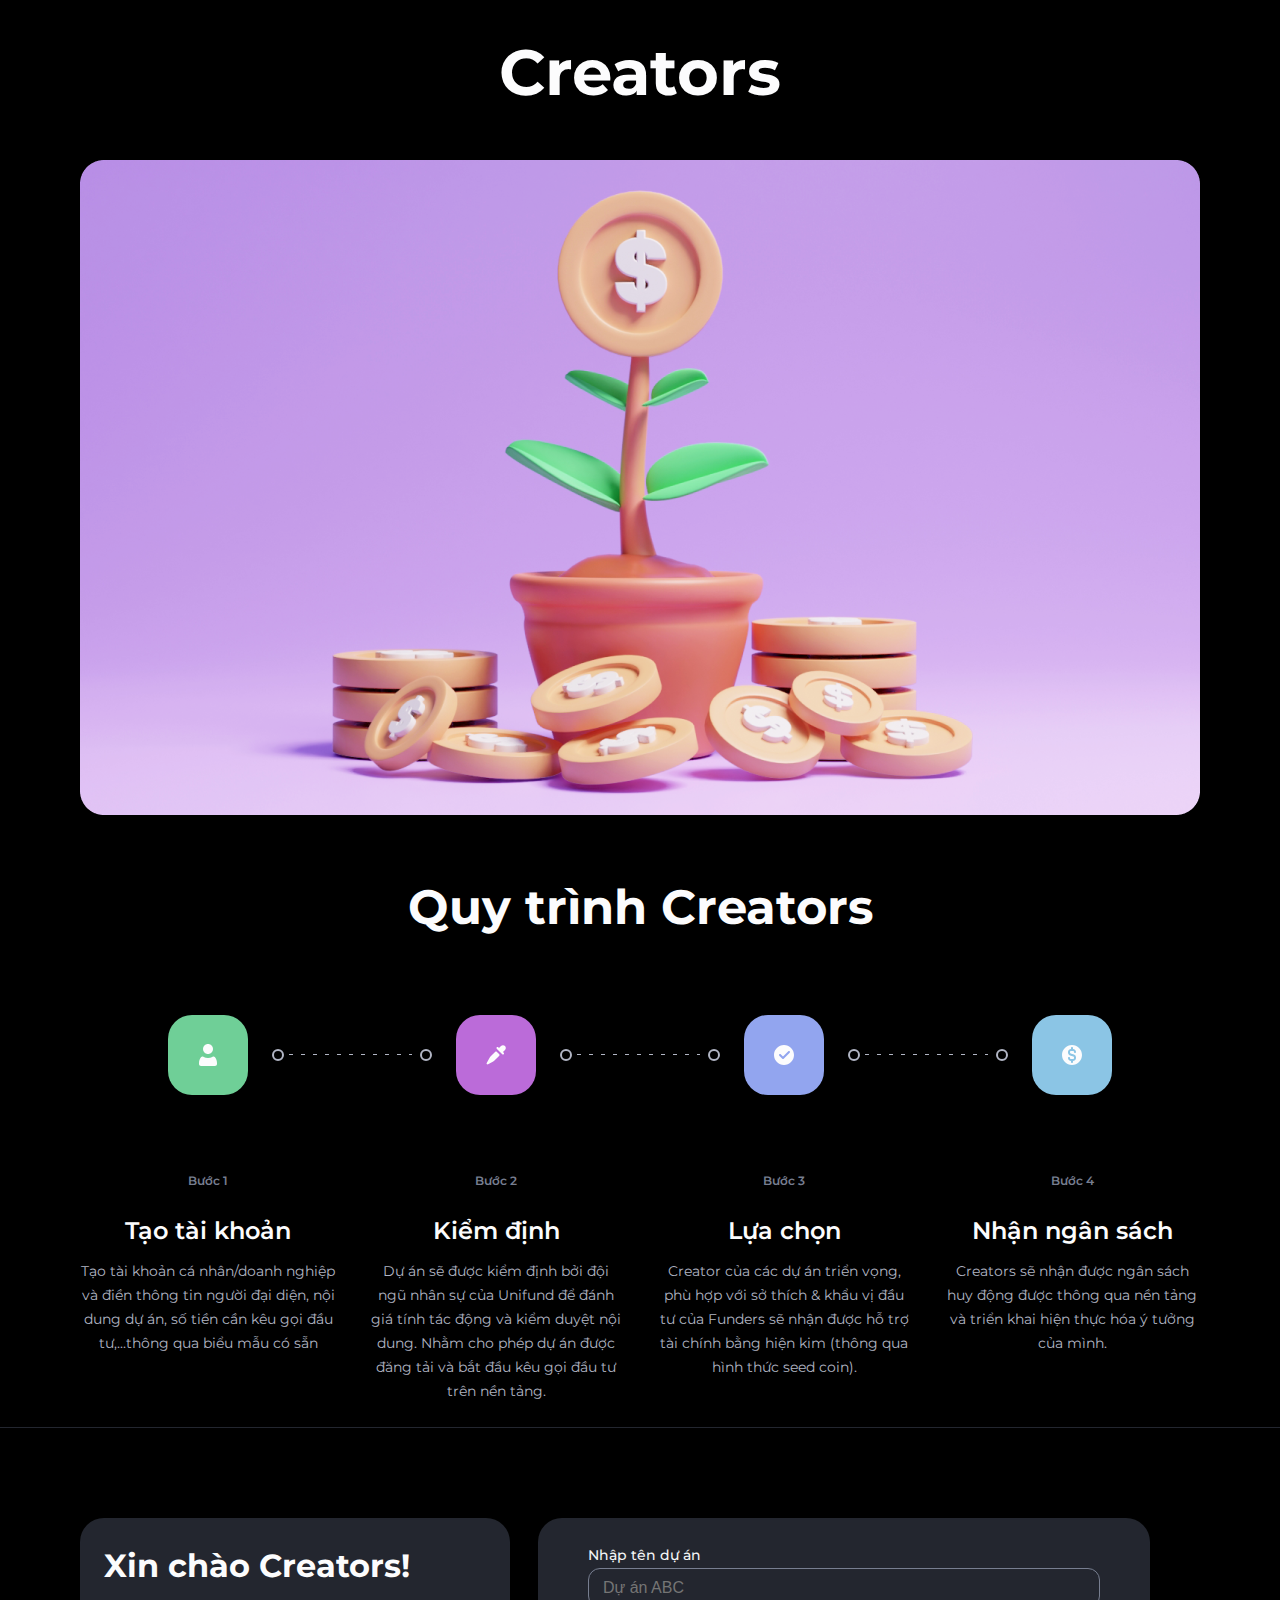
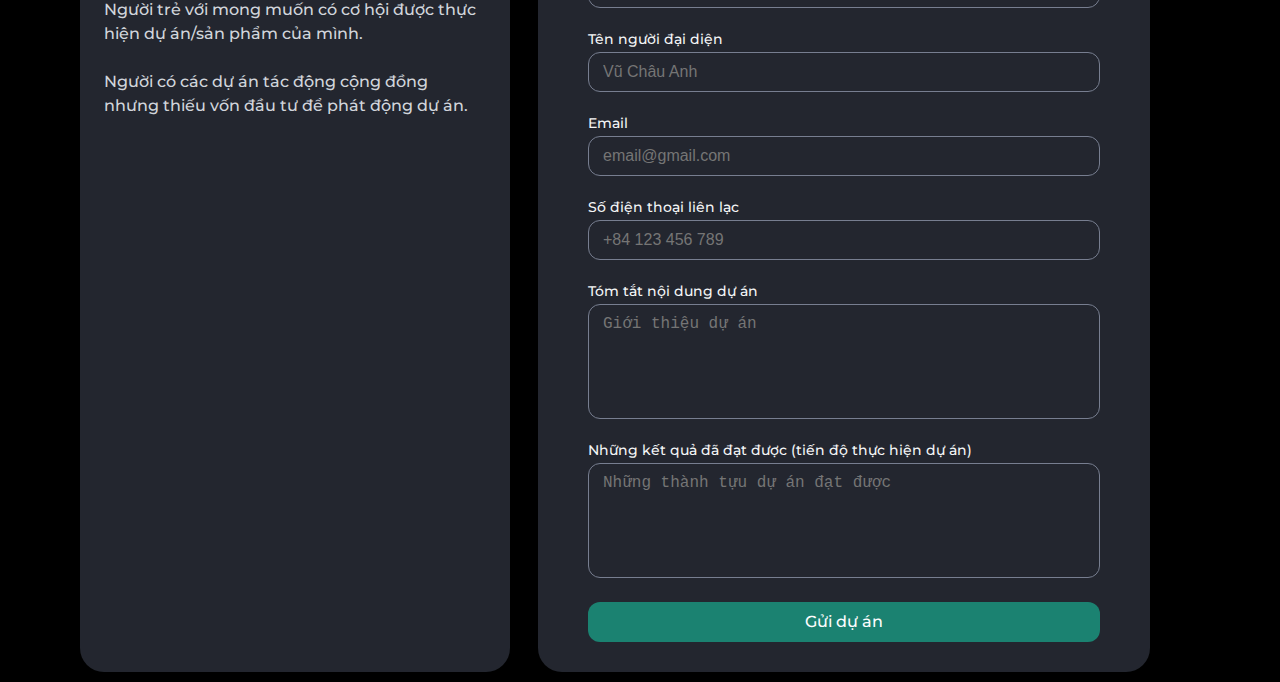
==== Creators.html @ edcaf25c "Add FAQ and Creator" ====
<!DOCTYPE html>
<html lang="en">
  <head>
    <meta charset="UTF-8" />
    <meta name="viewport" content="width=device-width, initial-scale=1.0" />
    <link rel="preconnect" href="https://fonts.googleapis.com" />
    <link rel="preconnect" href="https://fonts.gstatic.com" crossorigin />
    <link
      href="https://fonts.googleapis.com/css2?family=Montserrat:wght@100..900&display=swap"
      rel="stylesheet"
    />
    <link rel="stylesheet" href="./reset2.css" />
    <link rel="stylesheet" href="./creators.css" />
    <title>Document</title>
  </head>
  <body>
    <section class="hero">
      <h1 class="hero-title">Creators</h1>
      <div class="hero-bg"></div>
    </section>
    <section class="procedure">
      <h1 class="procedure-title">Quy trình Creators</h1>
      <div class="steps">
        <div class="step">
          <div class="sub-step">
            <img src="./icon1.svg" alt="" class="step-icon" />
            <span>Bước 1</span>
            <h2 class="step-title">Tạo tài khoản</h2>
            <p class="step-desc">
              Tạo tài khoản cá nhân/doanh nghiệp và điền thông tin người đại
              diện, nội dung dự án, số tiền cần kêu gọi đầu tư,...thông qua biểu
              mẫu có sẵn
            </p>
          </div>
          <div class="sub-step">
            <img src="./icon2.svg" alt="" class="step-icon" />
            <span>Bước 2</span>
            <h2 class="step-title">Kiểm định</h2>
            <p class="step-desc">
              Dự án sẽ được kiểm định bởi đội ngũ nhân sự của Unifund để đánh
              giá tính tác động và kiểm duyệt nội dung. Nhằm cho phép dự án được
              đăng tải và bắt đầu kêu gọi đầu tư trên nền tảng.
            </p>
          </div>
          <div class="sub-step">
            <img src="./icon3.svg" alt="" class="step-icon" />
            <span>Bước 3</span>
            <h2 class="step-title">Lựa chọn</h2>
            <p class="step-desc">
              Creator của các dự án triển vọng, phù hợp với sở thích & khẩu vị
              đầu tư của Funders sẽ nhận được hỗ trợ tài chính bằng hiện kim
              (thông qua hình thức seed coin).
            </p>
          </div>
          <div class="sub-step">
            <img src="./icon4.svg" alt="" class="step-icon" />
            <span>Bước 4</span>
            <h2 class="step-title">Nhận ngân sách</h2>
            <p class="step-desc">
              Creators sẽ nhận được ngân sách huy động được thông qua nền tảng
              và triển khai hiện thực hóa ý tưởng của mình.
            </p>
          </div>
          <img src="./connect line.svg" alt="" class="line line1" />
          <img src="./connect line.svg" alt="" class="line line2" />
          <img src="./connect line.svg" alt="" class="line line3" />
        </div>
      </div>
    </section>
    <div class="line-bottom"></div>
    <section class="send-create">
      <div class="left">
        <h2 class="title">Xin chào Creators!</h2>
        <p class="desc">
          Người trẻ với mong muốn có cơ hội được thực hiện dự án/sản phẩm của
          mình. <br />
          <br />
          Người có các dự án tác động cộng đồng nhưng thiếu vốn đầu tư để phát
          động dự án.
        </p>
      </div>
      <div class="right">
        <div class="form">
          <div class="group">
            <div class="label">Nhập tên dự án</div>
            <div class="input">
              <input type="text" placeholder="Dự án ABC" />
            </div>
          </div>
          <div class="group">
            <div class="label">Tên người đại diện</div>
            <div class="input">
              <input type="text" placeholder="Vũ Châu Anh" />
            </div>
          </div>
          <div class="group">
            <div class="label">Email</div>
            <div class="input">
              <input type="email" placeholder="email@gmail.com" />
            </div>
          </div>
          <div class="group">
            <div class="label">Số điện thoại liên lạc</div>
            <div class="input">
              <input type="text" placeholder="+84 123 456 789" />
            </div>
          </div>
          <div class="group">
            <div class="label">Tóm tắt nội dung dự án</div>
            <div class="input">
              <textarea
                cols="50"
                rows="5"
                placeholder="Giới thiệu dự án"
              ></textarea>
            </div>
          </div>
          <div class="group">
            <div class="label">
              Những kết quả đã đạt được (tiến độ thực hiện dự án)
            </div>
            <div class="input">
              <textarea
                cols="50"
                rows="5"
                placeholder="Những thành tựu dự án đạt được"
              ></textarea>
            </div>
          </div>
          <div class="btn">Gửi dự án</div>
        </div>
      </div>
    </section>
  </body>
</html>
---- reset2.css ----
html, body, div, span, applet, object, iframe,
h1, h2, h3, h4, h5, h6, p, blockquote, pre,
a, abbr, acronym, address, big, cite, code,
del, dfn, em, img, ins, kbd, q, s, samp,
small, strike, strong, sub, sup, tt, var,
b, u, i, center,
dl, dt, dd, ol, ul, li,
fieldset, form, label, legend,
table, caption, tbody, tfoot, thead, tr, th, td,
article, aside, canvas, details, embed, 
figure, figcaption, footer, header, hgroup, 
menu, nav, output, ruby, section, summary,
time, mark, audio, video {
	margin: 0;
	padding: 0;
	border: 0;
	font-size: 100%;
	font: inherit;
	vertical-align: baseline;
}
/* HTML5 display-role reset for older browsers */
article, aside, details, figcaption, figure, 
footer, header, hgroup, menu, nav, section {
	display: block;
}
body {
	line-height: 1;
}
ol, ul {
	list-style: none;
}
blockquote, q {
	quotes: none;
}
blockquote:before, blockquote:after,
q:before, q:after {
	content: '';
	content: none;
}
table {
	border-collapse: collapse;
	border-spacing: 0;
}
---- creators.css ----
body {
  font-family: "Montserrat", sans-serif;
  background: #000;
  color: #fcfcfd;
}

.hero {
  max-width: 1120px;
  position: relative;
  display: flex;
  flex-direction: column;
  align-items: center;
  gap: 56px;
  margin: 0 auto;
  padding: 40px 0;
}

.hero .hero-title {
  font-size: 64px;
  font-weight: 700;
  text-align: center;
}

.hero .hero-bg {
  width: 100%;
  height: 655px;
  background: url(../placeholder.png);
  background-size: cover;
  background-repeat: no-repeat;
}

.procedure {
  max-width: 1120px;
  margin: 24px auto;
}

.procedure .procedure-title {
  font-size: 48px;
  font-weight: 700;
  text-align: center;
  line-height: 56px;
  margin-bottom: 80px;
}
.steps {
  display: flex;
  flex-direction: column;
  gap: 80px;
}

.steps .step {
  position: relative;
  display: flex;
  gap: 32px;
}

.steps .step .line {
  position: absolute;
}
.step .line1 {
  top: 34px;
  left: 192px;
}
.step .line2 {
  top: 34px;
  left: 480px;
}
.step .line3 {
  top: 34px;
  left: 768px;
}
.steps .step .sub-step {
  max-width: 256px;
  display: flex;
  flex-direction: column;
  gap: 16px;
  align-items: center;
  text-align: center;
}

.step .sub-step span {
  font-size: 12px;
  font-weight: 600;
  color: #777e90;
  margin-bottom: 16px;
}

.step .sub-step .step-icon {
  margin-bottom: 64px;
}
.step .sub-step .step-title {
  font-size: 24px;
  font-weight: 600;
}
.step .sub-step .step-desc {
  font-size: 14px;
  font-weight: 400;
  line-height: 24px;
  color: #b1b5c3;
}

.line-bottom {
  background: #23262f;
  width: 100%;
  height: 1px;
}

.send-create {
  max-width: 1120px;
  margin: 90px auto 0px;
  display: flex;
  gap: 28px;
}

.send-create .left {
  max-width: 382px;
  background: #23262f;
  border-radius: 24px;
  padding: 32px 24px;
}

.send-create .left .title {
  font-size: 32px;
  font-weight: 700;
  text-align: left;
  margin-bottom: 16px;
}

.send-create .left .desc {
  font-size: 16px;
  font-weight: 500;
  line-height: 24px;
  text-align: left;
  color: #d1d5db;
}

.send-create .right {
  max-width: 512px;
  padding: 30px 50px 30px;
  background: #23262f;
  border-radius: 24px;
}

.send-create .right .form {
  max-width: 512px;
  display: flex;
  flex-direction: column;
  gap: 24px;
}

.form .group .label {
  font-size: 14px;
  font-weight: 500;
  text-align: left;
  color: #f4f5f6;
  margin-bottom: 6px;
}
.group .input {
  border: 1px solid #777e90;
  border-radius: 12px;
}
.group .input input {
  width: 100%;
  background: transparent;
  outline: none;
  border: none;
  color: #777e90;
  font-size: 16px;
  padding: 10px 14px;
}

.group .input textarea {
  color: #777e90;
  font-size: 16px;
  padding: 10px 14px;
  background: transparent;
  border: none;
  resize: none;
  outline: none;
}

.form .btn {
  font-size: 16px;
  font-weight: 500;
  width: 100%;
  padding: 12px 0;
  text-align: center;
  background: #1b8271;
  border-radius: 12px;
}

@media (max-width: 480px) {
  .hero {
    max-width: 100%;
    margin: 0 32px;
  }
  .hero .hero-bg {
    border-radius: 24px;
    height: 380px;
    background-repeat: no-repeat;
    background-size: cover;
    background-position: center bottom;
  }
  .procedure {
    margin: 0 32px;
  }
  .procedure .procedure-title {
    text-align: left;
    margin-bottom: 64px;
  }
  .steps .step {
    position: relative;
    display: flex;
    flex-direction: column;
    gap: 32px;
  }
  .steps .step .sub-step {
    max-width: 100%;
    align-items: start;
    padding-bottom: 24px;
    border-bottom: 1px solid #353945;
  }
  .step .sub-step span {
    display: none;
  }
  .step .sub-step .step-desc {
    text-align: left;
  }
  .step .sub-step .step-icon {
    margin: 0;
  }
  .steps .step .line {
    display: none;
  }
  .send-create {
    flex-direction: column;
    margin: 72px 16px 32px;
  }
  .send-create .right {
    padding: 24px 16px;
  }
}
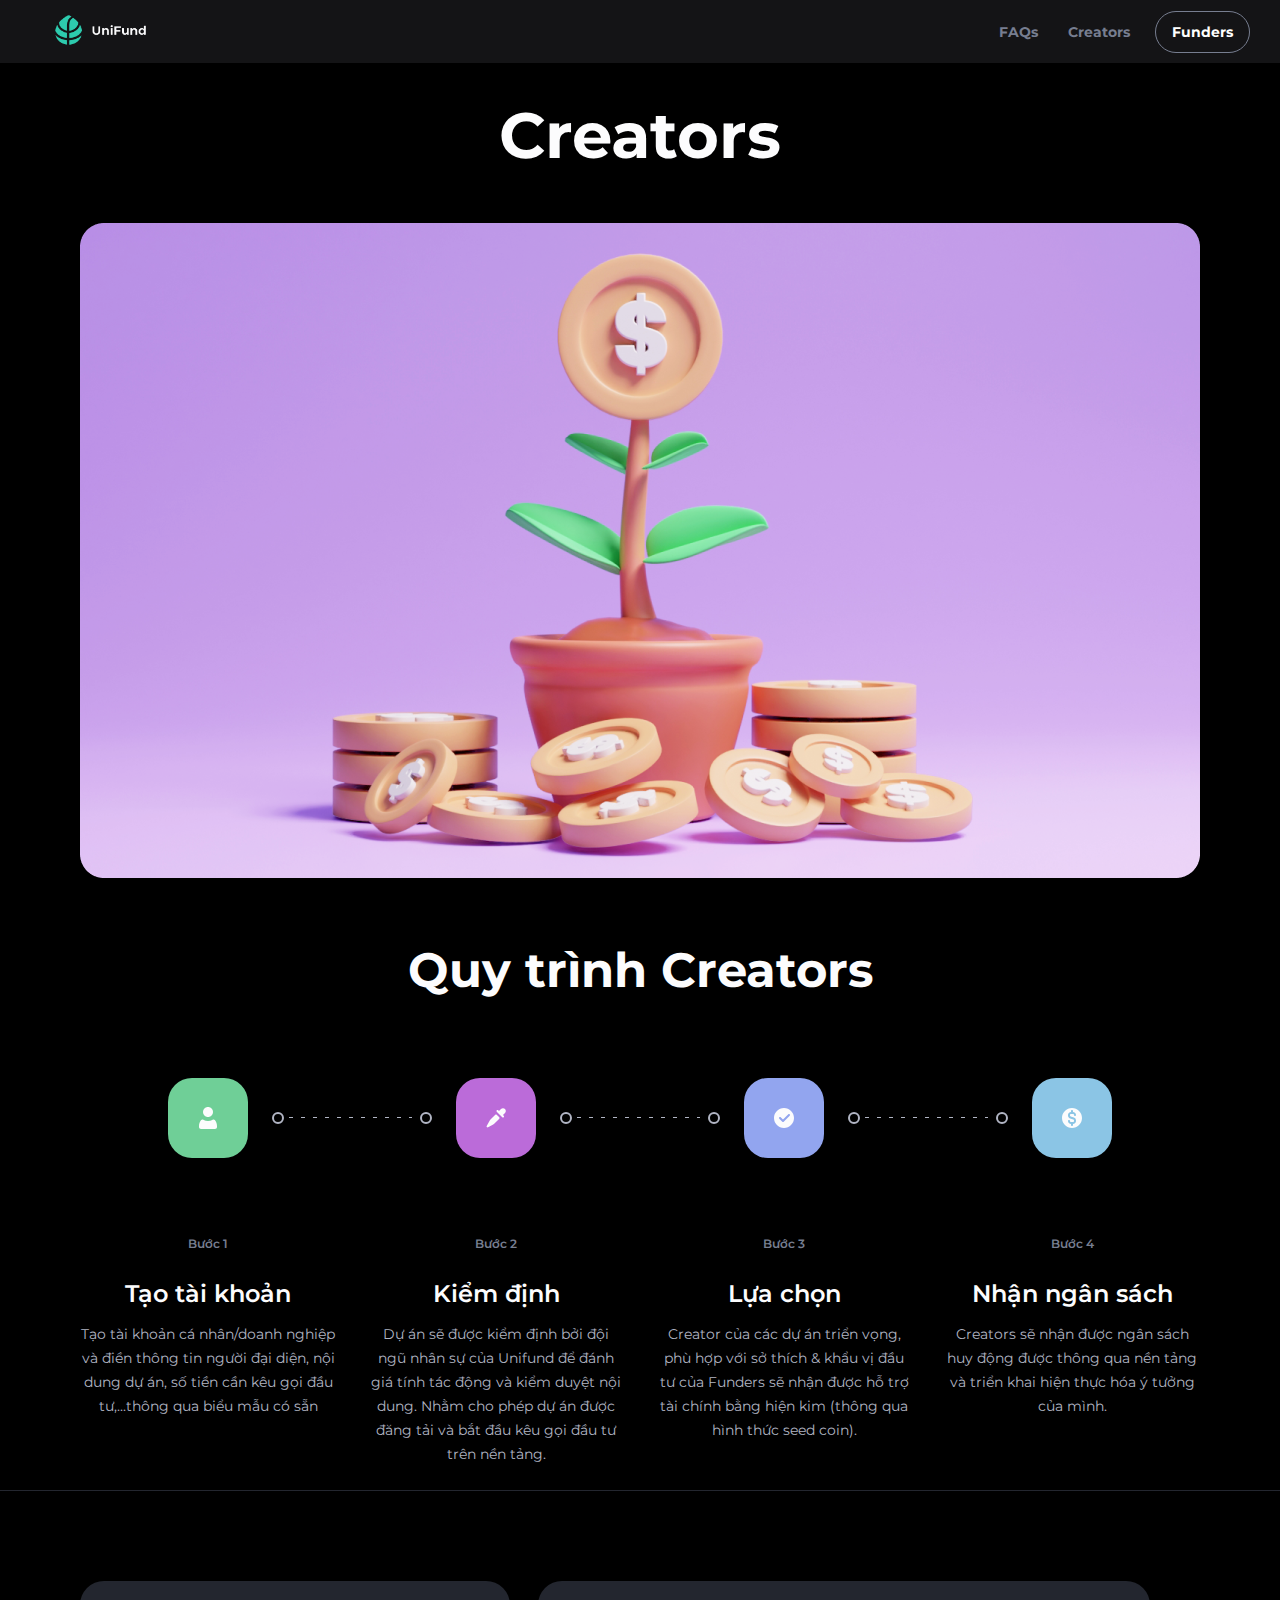
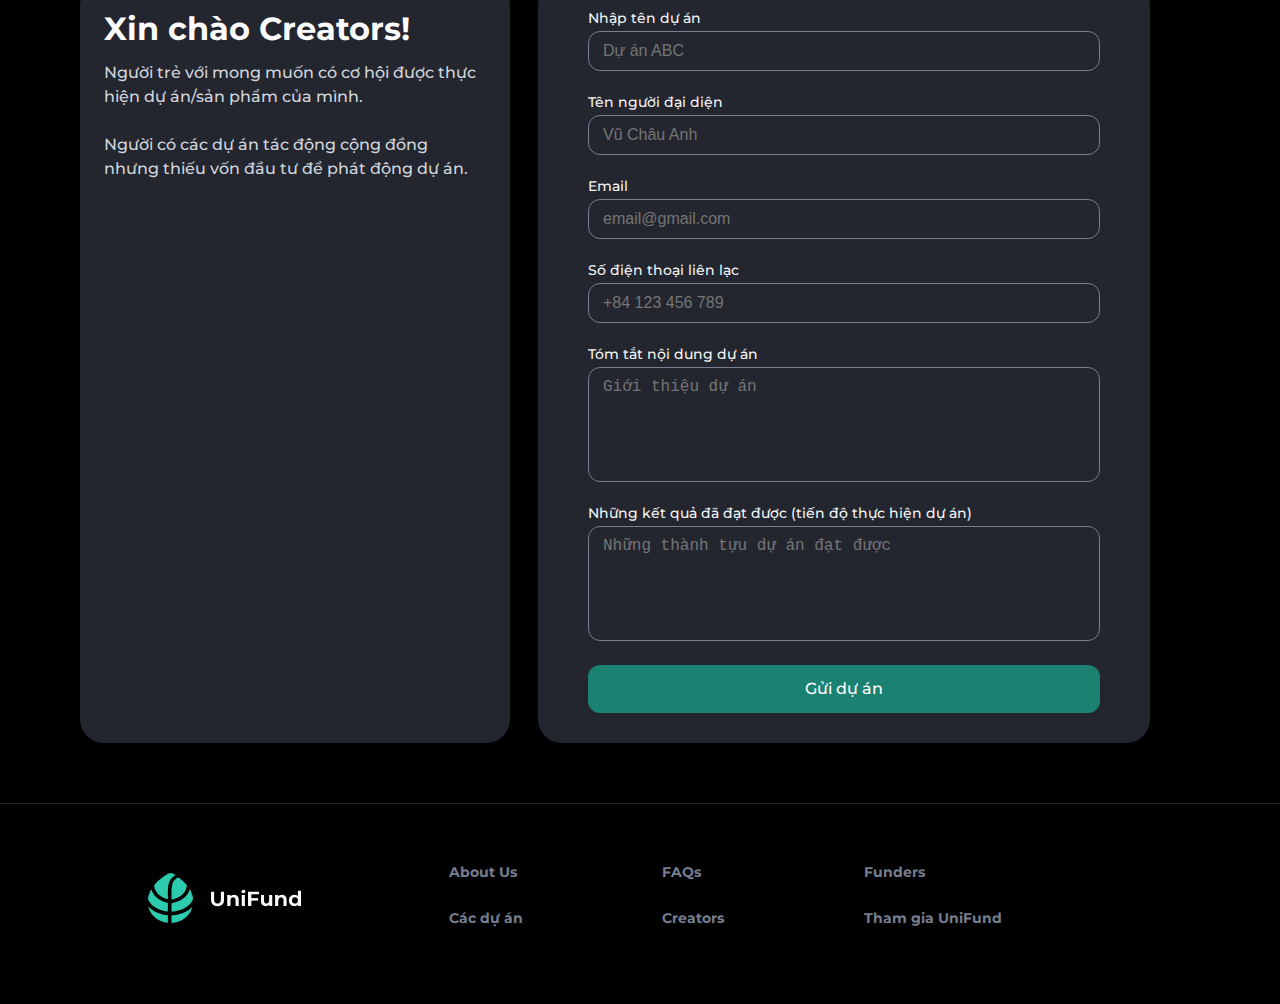
==== commit 10d50b75: "Add FAQ and Creator" ====
--- a/Creators.html
+++ b/Creators.html
@@ -1,7 +1,7 @@
 <!DOCTYPE html>
 <html lang="en">
   <head>
-    <meta charset="UTF-8" />
+    <meta charset="UTF-8" /><link rel="icon" href="/Layer_1.svg">
     <meta name="viewport" content="width=device-width, initial-scale=1.0" />
     <link rel="preconnect" href="https://fonts.googleapis.com" />
     <link rel="preconnect" href="https://fonts.gstatic.com" crossorigin />
@@ -11,9 +11,22 @@
     />
     <link rel="stylesheet" href="./reset2.css" />
     <link rel="stylesheet" href="./creators.css" />
+    <link rel="stylesheet" href="./header.css" />
+    <link rel="stylesheet" href="./footer.css" />
     <title>Document</title>
   </head>
   <body>
+    <header class="header">
+      <div class="left">
+        <a href="index.html"><img src="logo.png" alt="UniFund Logo" class="logo"></a>
+          <div class="menu-icon" onclick="toggleMenu()">☰</div>
+      </div>
+      <div class="right">
+          <a href="FAQS.html">FAQs</a>
+          <a href="Creators.html">Creators</a>
+          <a href="funders.html" class="funders-btn">Funders</a>
+      </div>
+  </header>
     <section class="hero">
       <h1 class="hero-title">Creators</h1>
       <div class="hero-bg"></div>
@@ -127,9 +140,37 @@
               ></textarea>
             </div>
           </div>
-          <div class="btn">Gửi dự án</div>
+          <button class="btn">Gửi dự án</button>
         </div>
       </div>
     </section>
+
+    <footer class="footer" style="margin-top: 60px; border-top: 1px solid #23262F;">
+      <div class="footer-content">
+        <a href="index.html"><img src="logo.png" alt="UniFund Logo" class="logo"></a>
+          <div>
+              <a href="#">About Us</a>
+              <a href="" class="distance">Các dự án</a>
+          </div>
+          <div>
+              <a href="FAQS.html">FAQs</a>
+              <a href="Creators.html" class="distance">Creators</a>
+          </div>
+          <div>
+              <a href="funders.html"> Funders</a>
+              <a href="funders.html" class="distance">Tham gia UniFund</a>
+          </div>
+          <div>
+
+          </div>
+      </div>
+  </footer>
   </body>
+
+  <script>
+    function toggleMenu() {
+        const menu = document.querySelector('.right');
+        menu.classList.toggle('show');
+    }
+</script>
 </html>
--- a/creators.css
+++ b/creators.css
@@ -1,5 +1,5 @@
 body {
-  font-family: "Montserrat", sans-serif;
+  font-family: Montserrat;
   background: #000;
   color: #fcfcfd;
 }
@@ -179,6 +179,15 @@
 }
 
 .form .btn {
+  color: var(--Base-White, #FFF);
+  cursor: pointer;
+font-family: Montserrat;
+font-size: 16px;
+font-style: normal;
+font-weight: 500;
+line-height: 24px; 
+  border: 0;
+  color:#fff;
   font-size: 16px;
   font-weight: 500;
   width: 100%;
@@ -186,6 +195,10 @@
   text-align: center;
   background: #1b8271;
   border-radius: 12px;
+}
+
+.form .btn a:hover{
+  color: #002072;
 }
 
 @media (max-width: 480px) {
--- a/header.css
+++ b/header.css
@@ -0,0 +1,190 @@
+.header {
+    display: flex;
+    justify-content: space-between;
+    align-items: center;
+    padding: 10px 20px;
+    background-color: #141416;
+    color: #fff;
+    box-shadow: 0 2px 4px rgba(0, 0, 0, 0.1);
+  }
+  .header .menu-icon {
+    display: none;
+    font-size: 30px;
+    cursor: pointer;
+    color: #fff;
+  }
+  
+  .header .left,
+  .header .right {
+    display: flex;
+    align-items: center;
+  }
+  
+  .header .right a {
+    margin: 0 15px;
+    text-decoration: none;
+    color: var(--Neutrals-4, #777e90);
+    text-align: center;
+    /* Button 2 */
+    font-family: Montserrat;
+    font-size: 14px;
+    font-style: normal;
+    font-weight: 700;
+    line-height: 16px; /* 114.286% */
+  }
+  
+  .header .left .logo {
+    height: 40px;
+    margin-left: 30px;
+    cursor: pointer;
+    
+  }
+  
+  .header .left nav a {
+    margin: 0 15px;
+    text-decoration: none;
+    color: #fff;
+  }
+  
+  .header .right .funders-btn {
+    color: #fff;
+    margin: 0 10px;
+    padding: 5px 15px;
+    display: flex;
+    padding: 12px 16px;
+    justify-content: center;
+    align-items: center;
+    gap: 12px;
+    background-color: #141416;
+    border-radius: 90px;
+  border: 1px solid var(--Neutrals-4, #777E90);
+  cursor: pointer;
+  
+  }
+  
+  .header .right .icon,
+  .header .right .avatar {
+    margin-left: 10px;
+  }
+  
+  .header .right .icon {
+    width: 24px;
+    height: 24px;
+  }
+  
+  .header .right .avatar {
+    width: 40px;
+    height: 40px;
+    border-radius: 50%;
+  }
+  
+
+@media (max-width: 480px) {
+
+    .header  {
+        margin-top: 20px;
+        margin-left: 10px;
+        width: 90%;
+        padding: 0;
+      }
+      
+    
+      .header .left .menu-icon{
+        margin-left: 300px;
+        padding: 0;
+        display: flex;
+      }
+    
+      .header .right{
+        display: none;
+      }
+
+    .header .menu-icon {
+        display: block;
+      }
+    .header .left .menu-icon{
+      margin-left: 280px;
+      padding: 0;
+      display: flex;
+    }
+  
+    .header .right{
+      display: none;
+    }
+
+    .menu-icon {
+        display: block;
+    }
+    .header .left .logo {
+        margin-left: 10px;
+      }
+    
+    .header {
+        margin-top: 20px;
+      margin-left: 10px;
+      width: 90%;
+      padding: 0;
+      display: flex;
+      justify-content: space-between;
+      align-items: center;
+      padding: 10px  16px;
+     
+    }
+    
+    .logo {
+      height: 40px;
+    }
+    
+    .menu-icon {
+      display: none;
+      cursor: pointer;
+      font-size: 24px;
+    }
+    
+    .right {
+      display: flex;
+      gap: 15px;
+    }
+    
+    .right a {
+      color: #fff;
+      text-decoration: none;
+      color: #fff;
+    }
+    
+    .right a:hover {
+      text-decoration: underline;
+    }
+    
+    .menu-icon {
+      display: block;
+    }
+    
+    .right {
+      display: none;
+      flex-direction: column;
+      background-color: #1c1a1a;
+      position: absolute;
+      top: 60px;
+      right: 20px;
+      width: 200px;
+      padding: 10px;
+      border-radius: 5px;
+      z-index: 9999; /* Ensure menu is on top */
+    }
+    
+    .header .right a {
+      padding: 10px;
+    }
+    
+    
+    
+    .right a:last-child {
+      border-bottom: none;
+    }
+    
+    
+    .right.show {
+    display: flex;
+    }
+}--- a/footer.css
+++ b/footer.css
@@ -0,0 +1,73 @@
+.footer .footer-content {
+    margin-top: 60px;
+    padding: 0;
+    width: 100%;
+    height: 130px;
+    display: flex;
+    flex-direction: row;
+    align-items: flex-start;
+    justify-content: space-evenly;
+  }
+  
+  .footer .footer-content div{
+    display: flex;
+    flex-direction: column
+  }
+  
+  .footer .footer-content a {
+    text-decoration: none;
+    color: #777e90;
+    font-family: Montserrat;
+    font-size: 14px;
+    font-style: normal;
+    font-weight: 700;
+    line-height: 16px;
+    gap: 10px;
+  }
+  
+  .footer .footer-content .distance {
+    margin-top: 30px;
+  }
+
+  @media (max-width: 480px) {
+    .footer {
+        width: 90%;
+      }
+    
+      .footer .footer-content {
+        width: 100%;
+        margin-left: 20px;
+        display: flex;
+        flex-direction: column;
+        align-content: stretch;
+        flex-wrap: nowrap;
+        align-items: flex-start;
+        margin-bottom: 150px;
+      }
+    
+      .footer .footer-content div {
+        width: 90%;
+        display: flex;
+        margin-left: 20px;
+    
+        color: var(--Neutrals-4, #777e90);
+        /* Button 2 */
+        font-family: Montserrat;
+        font-size: 14px;
+        font-style: normal;
+        font-weight: 700;
+        line-height: 16px; /* 114.286% */
+        align-items: flex-end;
+        flex-wrap: nowrap;
+        flex-direction: row;
+        justify-content: space-around;
+        align-items: flex-end;
+    
+        text-align: left;
+        z-index: 0;
+      }
+      .footer .footer-content .distance {
+        margin-left: 50px;
+      }
+    
+  }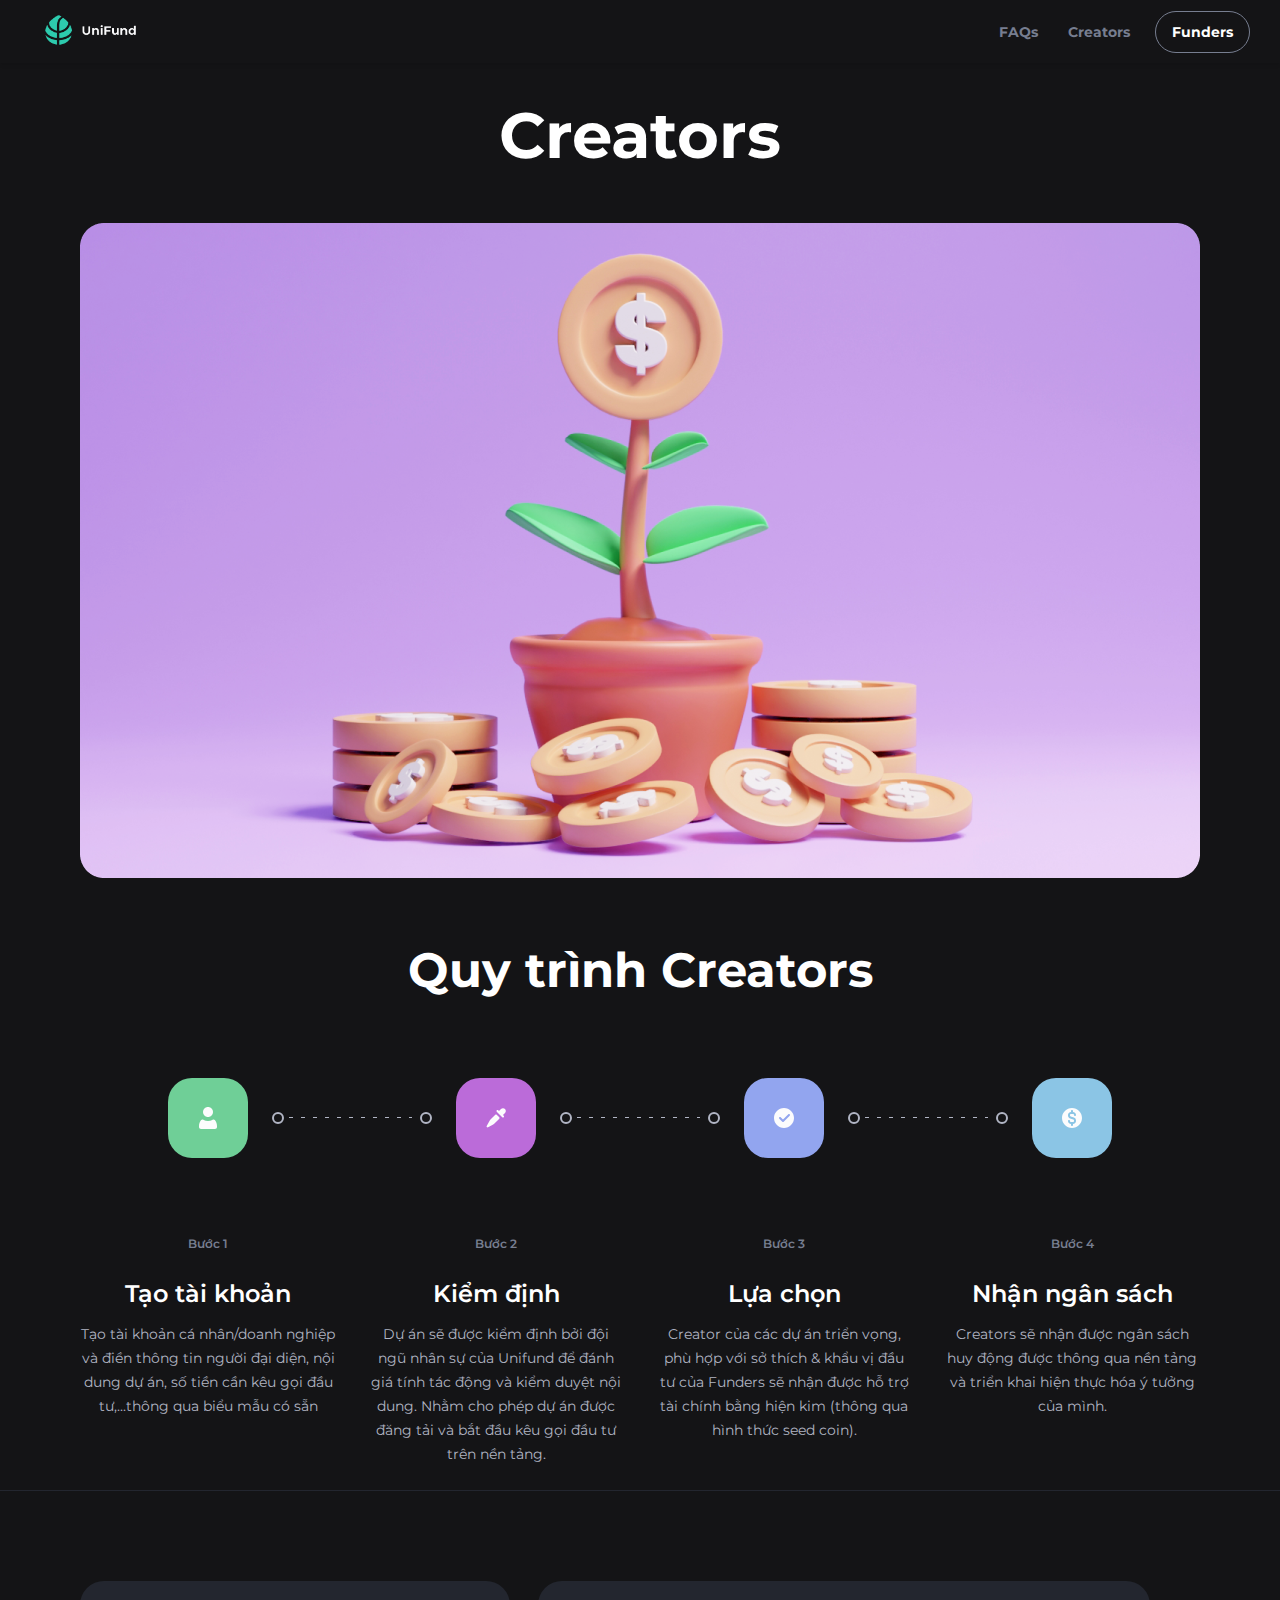
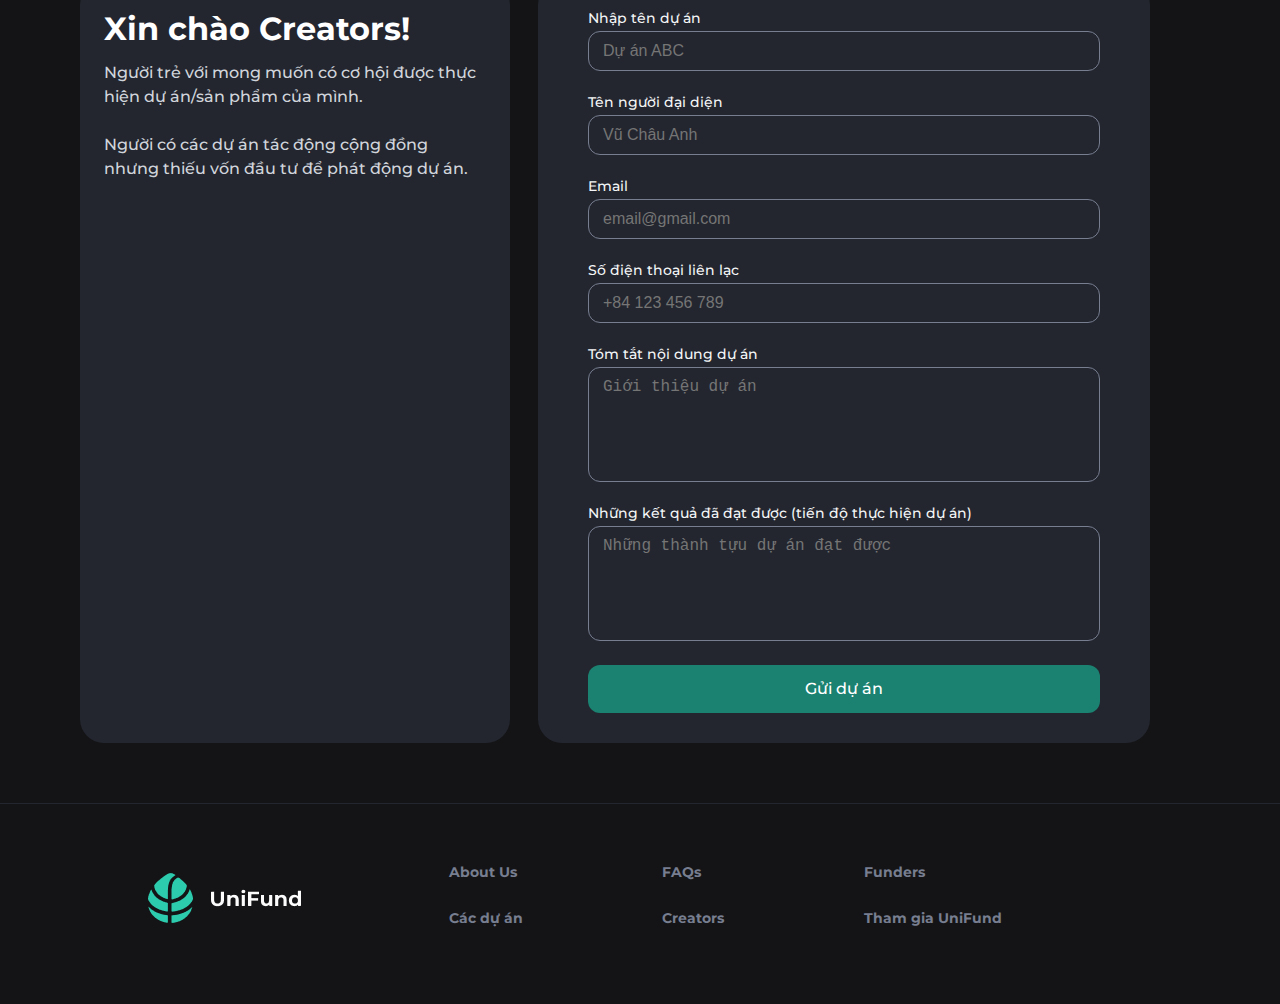
==== commit e51c5901: "Update Home" ====
--- a/Creators.html
+++ b/Creators.html
@@ -92,7 +92,7 @@
           động dự án.
         </p>
       </div>
-      <div class="right">
+      <div class="right2">
         <div class="form">
           <div class="group">
             <div class="label">Nhập tên dự án</div>
--- a/creators.css
+++ b/creators.css
@@ -1,7 +1,9 @@
 body {
   font-family: Montserrat;
-  background: #000;
-  color: #fcfcfd;
+  margin: 0;
+  background-color: #141416;
+  color: #fff;
+  overflow-x: hidden;
 }
 
 .hero {
@@ -133,14 +135,14 @@
   color: #d1d5db;
 }
 
-.send-create .right {
+.send-create .right2 {
   max-width: 512px;
   padding: 30px 50px 30px;
   background: #23262f;
   border-radius: 24px;
 }
 
-.send-create .right .form {
+.send-create .right2 .form {
   max-width: 512px;
   display: flex;
   flex-direction: column;
@@ -248,7 +250,7 @@
     flex-direction: column;
     margin: 72px 16px 32px;
   }
-  .send-create .right {
+  .send-create .right2 {
     padding: 24px 16px;
   }
 }
--- a/header.css
+++ b/header.css
@@ -1,190 +1,181 @@
 .header {
+  display: flex;
+  justify-content: space-between;
+  align-items: center;
+  padding: 10px 20px;
+  background-color: #141416;
+  color: #fff;
+  box-shadow: 0 2px 4px rgba(0, 0, 0, 0.1);
+}
+
+.header .menu-icon {
+  display: none;
+  font-size: 30px;
+  cursor: pointer;
+  color: #fff;
+}
+
+.header .left,
+.header .right {
+  display: flex;
+  align-items: center;
+}
+
+.header .right a {
+  margin: 0 15px;
+  text-decoration: none;
+  color: var(--Neutrals-4, #777e90);
+  text-align: center;
+  font-family: Montserrat;
+  font-size: 14px;
+  font-style: normal;
+  font-weight: 700;
+  line-height: 16px;
+}
+
+.header .left .logo {
+  height: 40px;
+  margin-left: 20px;
+  cursor: pointer;
+}
+
+.header .left nav a {
+  margin: 0 15px;
+  text-decoration: none;
+  color: #fff;
+}
+
+.header .right .funders-btn {
+  color: #fff;
+  margin: 0 10px;
+  padding: 5px 15px;
+  display: flex;
+  padding: 12px 16px;
+  justify-content: center;
+  align-items: center;
+  gap: 12px;
+  background-color: #141416;
+  border-radius: 90px;
+  border: 1px solid var(--Neutrals-4, #777e90);
+  cursor: pointer;
+}
+
+.header .right .icon,
+.header .right .avatar {
+  margin-left: 10px;
+}
+
+.header .right .icon {
+  width: 24px;
+  height: 24px;
+}
+
+.header .right .avatar {
+  width: 40px;
+  height: 40px;
+  border-radius: 50%;
+}
+
+@media (max-width: 480px) {
+  .header {
+    margin-top: 20px;
+    margin-left: 10px;
+    margin-bottom: 10px;
+    width: 80%;
+  }
+
+  .header .left .menu-icon {
+    margin-left: 300px;
+    padding: 0;
+    display: flex;
+  }
+
+  .header .right {
+    display: none;
+  }
+
+  .header .menu-icon {
+    display: block;
+  }
+  .header .left .menu-icon {
+    margin-left: 250px;
+    padding: 0;
+    display: flex;
+  }
+
+  .header .right {
+    display: none;
+  }
+
+  .menu-icon {
+    display: block;
+  }
+  .header .left .logo {
+    margin-left: 10px;
+  }
+
+  .header {
+    margin-top: 20px;
+    margin-left: 15px;
+    width: 90%;
     display: flex;
     justify-content: space-between;
     align-items: center;
-    padding: 10px 20px;
-    background-color: #141416;
+    padding: 10px 16px;
+    padding-left: 0;
+  }
+
+  .logo {
+    height: 40px;
+  }
+
+  .menu-icon {
+    display: none;
+    cursor: pointer;
+    font-size: 24px;
+  }
+
+  .right {
+    display: flex;
+    gap: 15px;
+  }
+
+  .right a {
     color: #fff;
-    box-shadow: 0 2px 4px rgba(0, 0, 0, 0.1);
-  }
-  .header .menu-icon {
-    display: none;
-    font-size: 30px;
-    cursor: pointer;
-    color: #fff;
-  }
-  
-  .header .left,
-  .header .right {
-    display: flex;
-    align-items: center;
-  }
-  
-  .header .right a {
-    margin: 0 15px;
-    text-decoration: none;
-    color: var(--Neutrals-4, #777e90);
-    text-align: center;
-    /* Button 2 */
-    font-family: Montserrat;
-    font-size: 14px;
-    font-style: normal;
-    font-weight: 700;
-    line-height: 16px; /* 114.286% */
-  }
-  
-  .header .left .logo {
-    height: 40px;
-    margin-left: 30px;
-    cursor: pointer;
-    
-  }
-  
-  .header .left nav a {
-    margin: 0 15px;
     text-decoration: none;
     color: #fff;
   }
-  
-  .header .right .funders-btn {
-    color: #fff;
-    margin: 0 10px;
-    padding: 5px 15px;
+
+  .right a:hover {
+    text-decoration: underline;
+  }
+
+  .menu-icon {
+    display: block;
+  }
+
+  .right {
+    display: none;
+    flex-direction: column;
+    background-color: #1c1a1a;
+    position: absolute;
+    top: 60px;
+    right: 20px;
+    width: 200px;
+    padding: 10px;
+    border-radius: 5px;
+    z-index: 9999; /* Ensure menu is on top */
+  }
+
+  .header .right a {
+    padding: 10px;
+  }
+
+  .right a:last-child {
+    border-bottom: none;
+  }
+
+  .right.show {
     display: flex;
-    padding: 12px 16px;
-    justify-content: center;
-    align-items: center;
-    gap: 12px;
-    background-color: #141416;
-    border-radius: 90px;
-  border: 1px solid var(--Neutrals-4, #777E90);
-  cursor: pointer;
-  
   }
-  
-  .header .right .icon,
-  .header .right .avatar {
-    margin-left: 10px;
-  }
-  
-  .header .right .icon {
-    width: 24px;
-    height: 24px;
-  }
-  
-  .header .right .avatar {
-    width: 40px;
-    height: 40px;
-    border-radius: 50%;
-  }
-  
-
-@media (max-width: 480px) {
-
-    .header  {
-        margin-top: 20px;
-        margin-left: 10px;
-        width: 90%;
-        padding: 0;
-      }
-      
-    
-      .header .left .menu-icon{
-        margin-left: 300px;
-        padding: 0;
-        display: flex;
-      }
-    
-      .header .right{
-        display: none;
-      }
-
-    .header .menu-icon {
-        display: block;
-      }
-    .header .left .menu-icon{
-      margin-left: 280px;
-      padding: 0;
-      display: flex;
-    }
-  
-    .header .right{
-      display: none;
-    }
-
-    .menu-icon {
-        display: block;
-    }
-    .header .left .logo {
-        margin-left: 10px;
-      }
-    
-    .header {
-        margin-top: 20px;
-      margin-left: 10px;
-      width: 90%;
-      padding: 0;
-      display: flex;
-      justify-content: space-between;
-      align-items: center;
-      padding: 10px  16px;
-     
-    }
-    
-    .logo {
-      height: 40px;
-    }
-    
-    .menu-icon {
-      display: none;
-      cursor: pointer;
-      font-size: 24px;
-    }
-    
-    .right {
-      display: flex;
-      gap: 15px;
-    }
-    
-    .right a {
-      color: #fff;
-      text-decoration: none;
-      color: #fff;
-    }
-    
-    .right a:hover {
-      text-decoration: underline;
-    }
-    
-    .menu-icon {
-      display: block;
-    }
-    
-    .right {
-      display: none;
-      flex-direction: column;
-      background-color: #1c1a1a;
-      position: absolute;
-      top: 60px;
-      right: 20px;
-      width: 200px;
-      padding: 10px;
-      border-radius: 5px;
-      z-index: 9999; /* Ensure menu is on top */
-    }
-    
-    .header .right a {
-      padding: 10px;
-    }
-    
-    
-    
-    .right a:last-child {
-      border-bottom: none;
-    }
-    
-    
-    .right.show {
-    display: flex;
-    }
-}+}
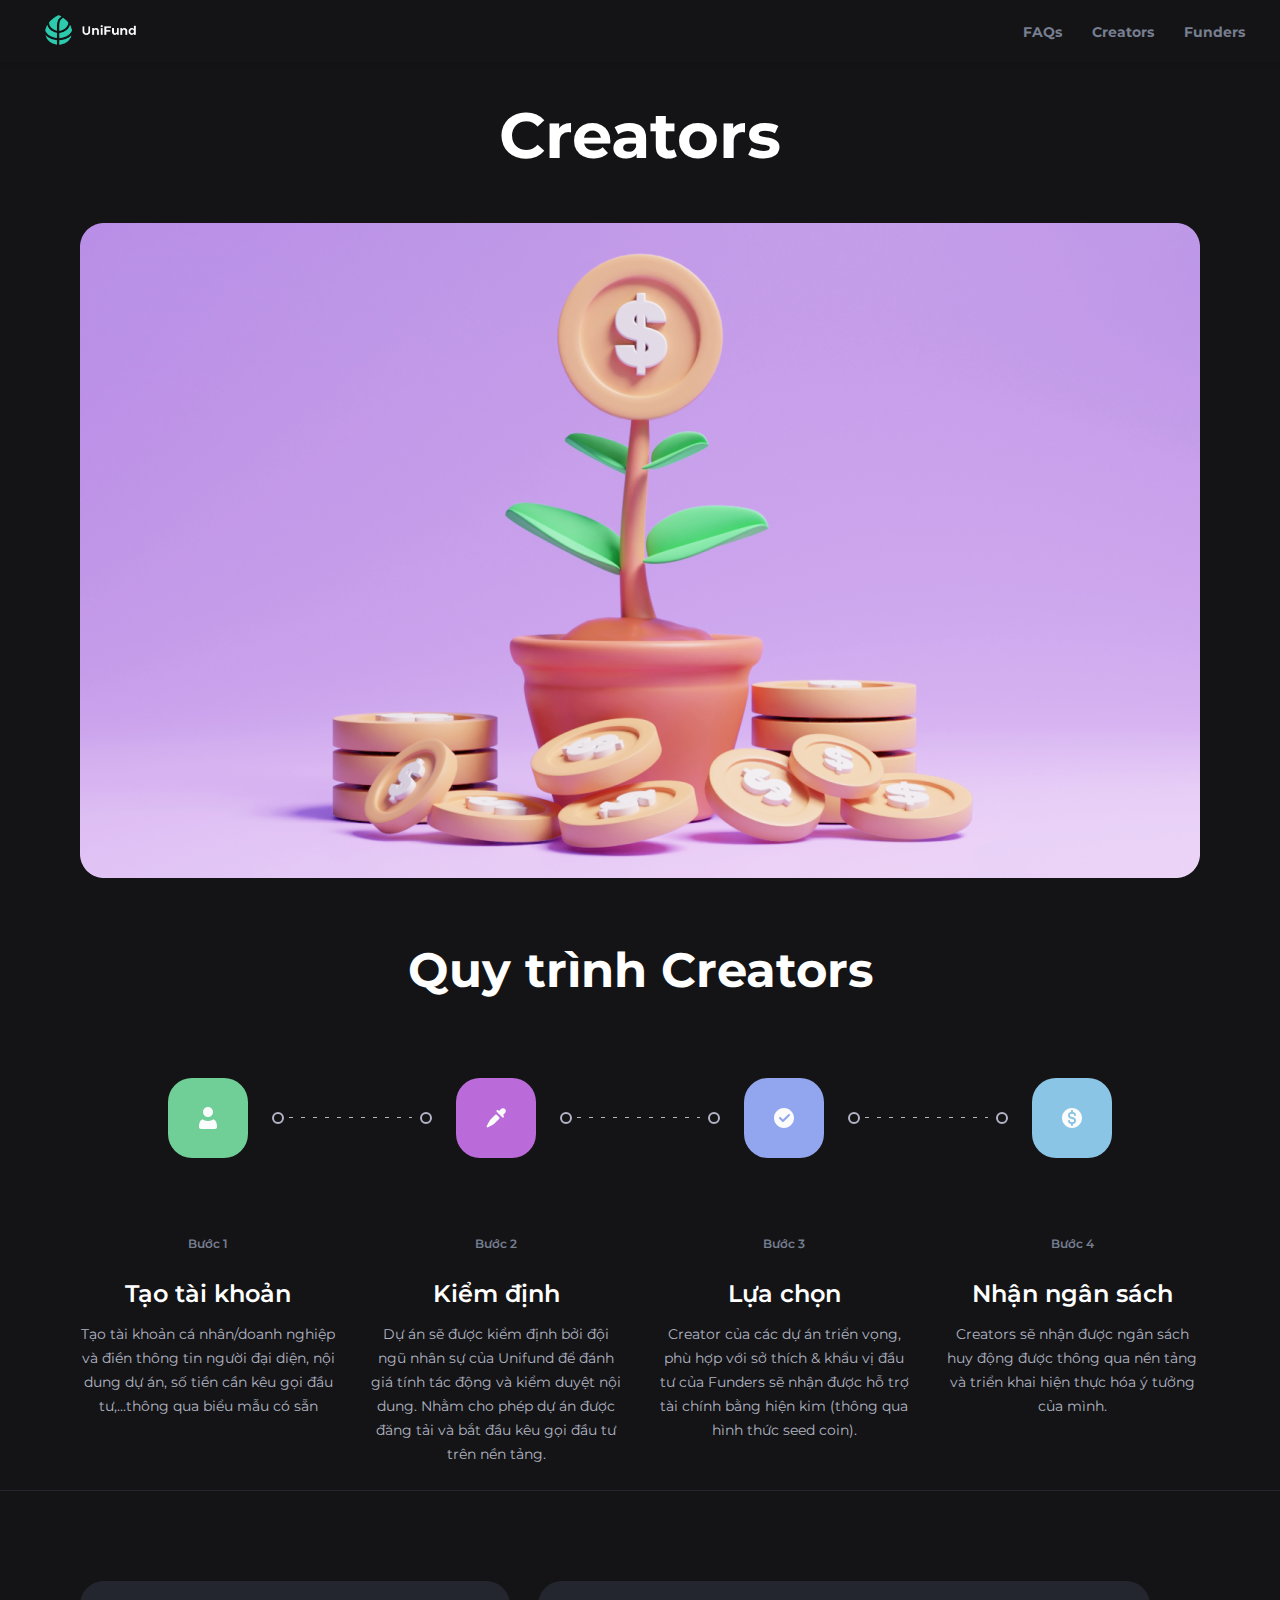
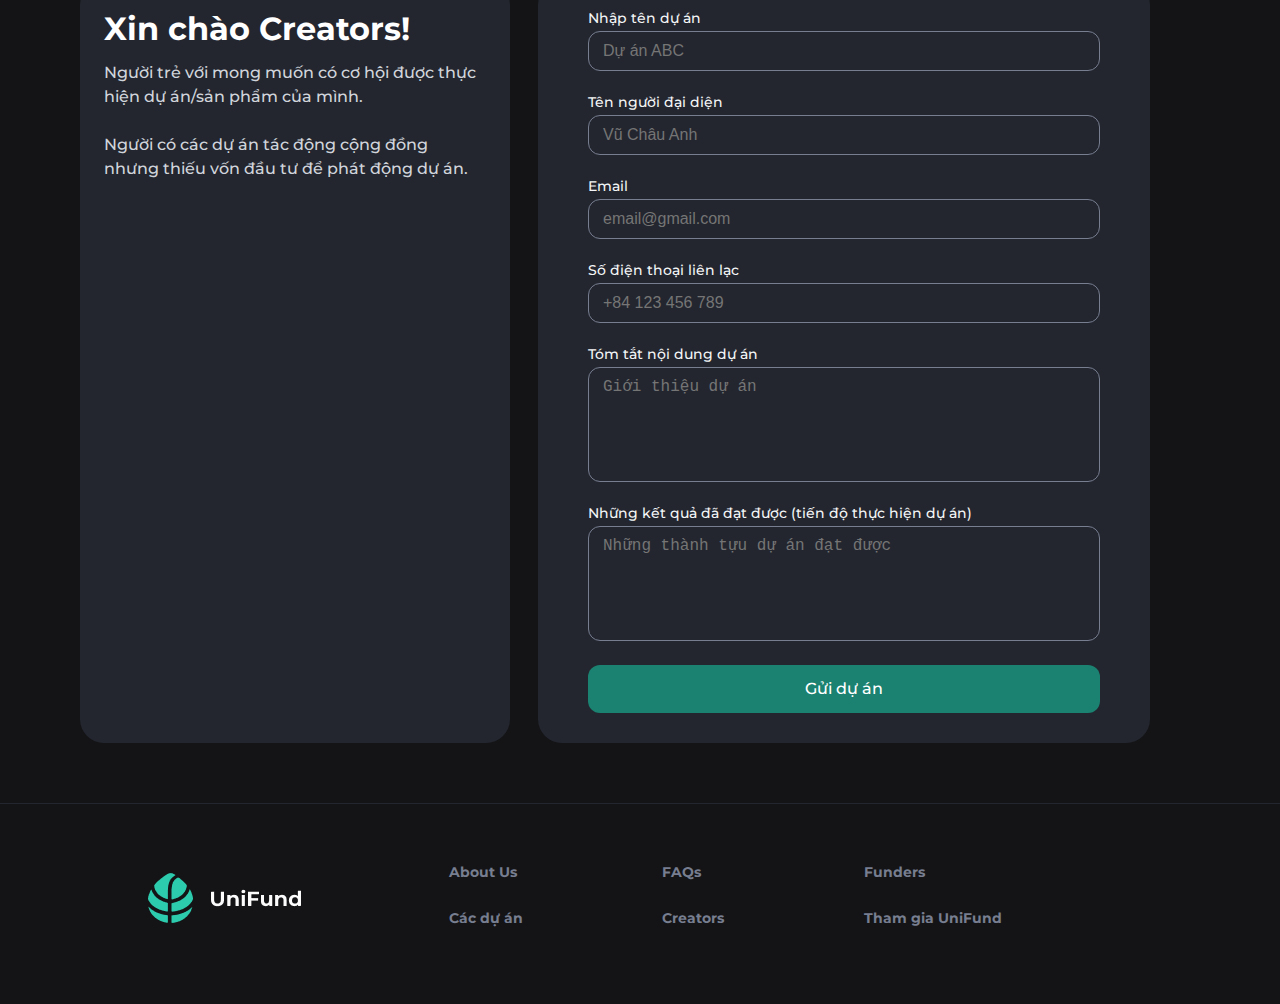
==== commit a7b20140: "Update Home" ====
--- a/Creators.html
+++ b/Creators.html
@@ -24,7 +24,7 @@
       <div class="right">
           <a href="FAQS.html">FAQs</a>
           <a href="Creators.html">Creators</a>
-          <a href="funders.html" class="funders-btn">Funders</a>
+          <a href="funders.html" class="">Funders</a>
       </div>
   </header>
     <section class="hero">
